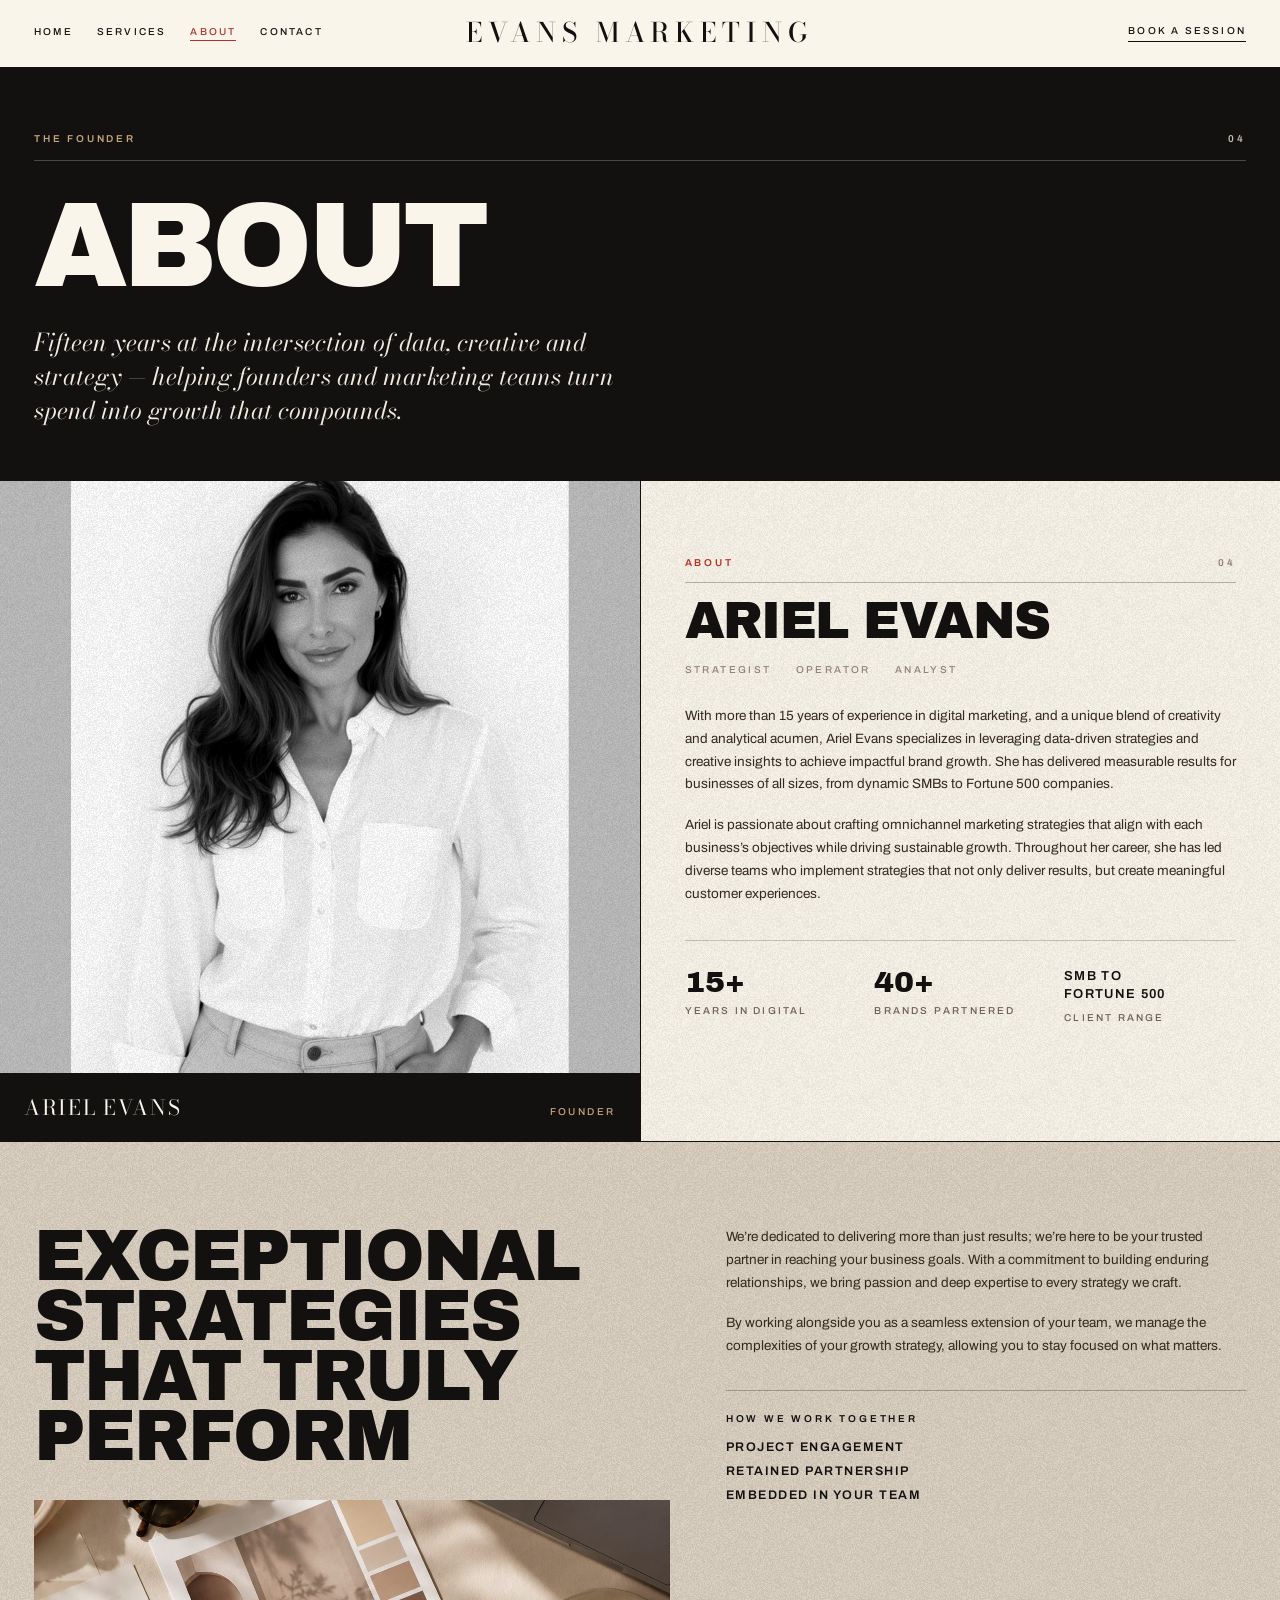
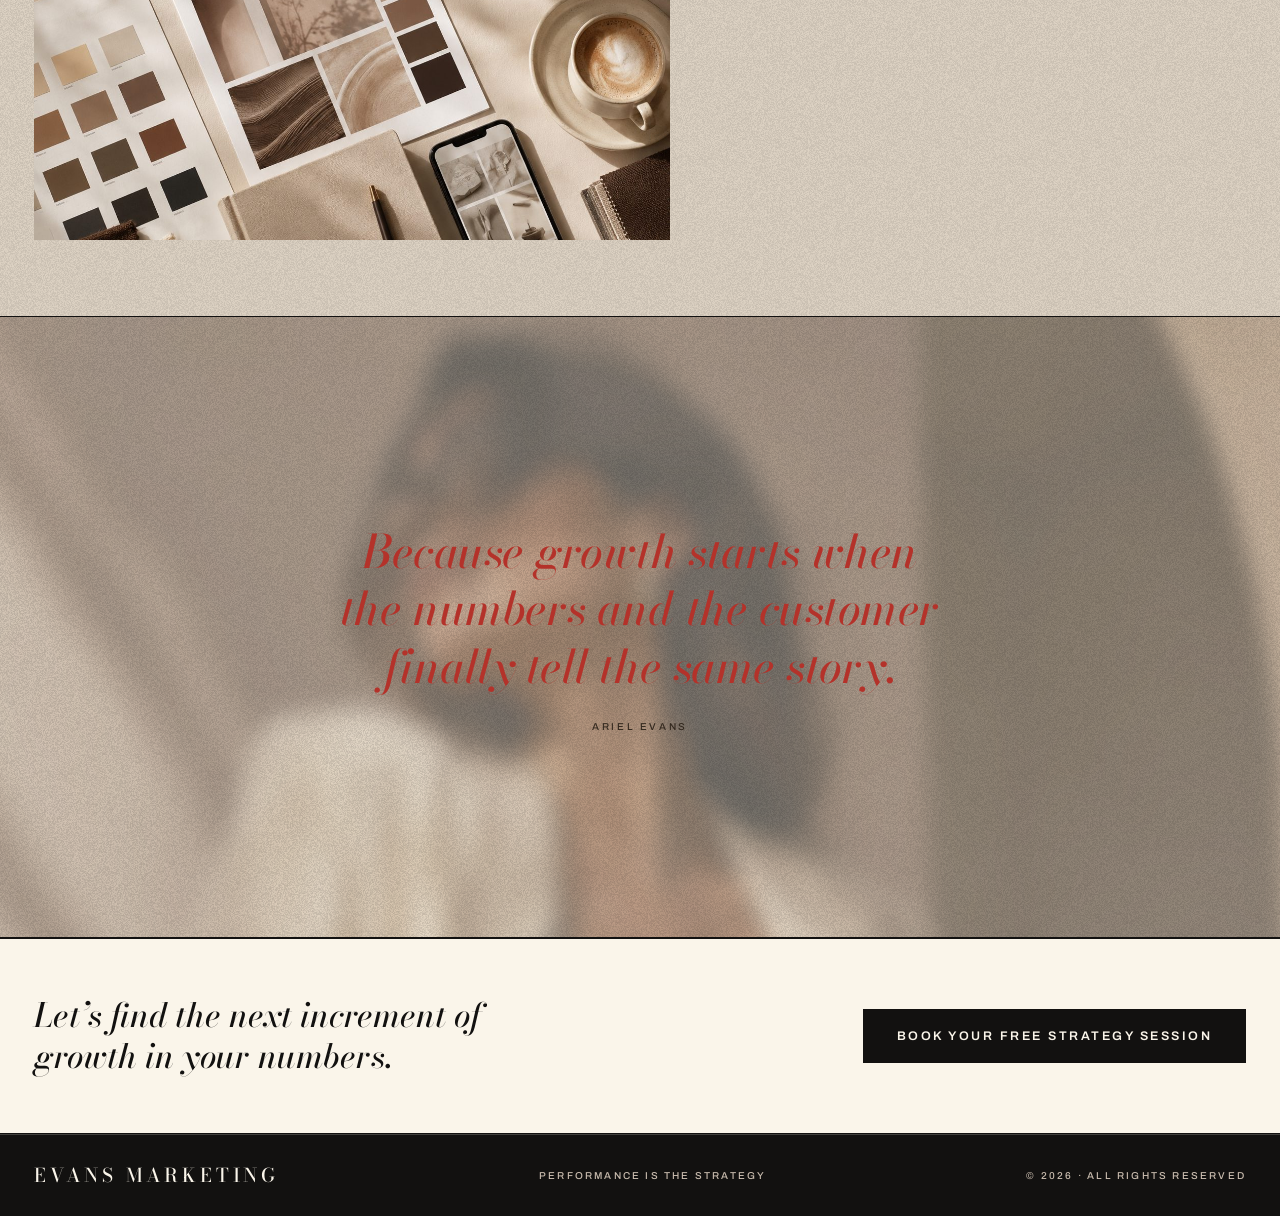
==== about.html @ 22f4ba07 "Build the Evans Marketing website from the design handoff Four pages — Home, Services, About, Contac" ====
<!DOCTYPE html>
<html lang="en">
<head>
<meta charset="utf-8" />
<meta name="viewport" content="width=device-width, initial-scale=1" />
<title>About Ariel Evans — Evans Marketing</title>
<meta name="description" content="Fifteen years at the intersection of data, creative and strategy — helping founders and marketing teams turn spend into growth that compounds." />
<meta property="og:title" content="About Ariel Evans — Evans Marketing" />
<meta property="og:description" content="Fifteen years at the intersection of data, creative and strategy — helping founders and marketing teams turn spend into growth that compounds." />
<meta property="og:type" content="website" />
<link rel="preload" href="assets/fonts/archivo-black-latin.woff2" as="font" type="font/woff2" crossorigin />
<link rel="preload" href="assets/fonts/archivo-variable-latin.woff2" as="font" type="font/woff2" crossorigin />
<link rel="stylesheet" href="assets/css/fonts.css" />
<link rel="icon" href="favicon.ico" sizes="any" />
<link rel="icon" href="assets/img/favicon.svg" type="image/svg+xml" />
<link rel="stylesheet" href="assets/css/styles.css" />
<script src="assets/js/main.js" defer></script>
</head>
<body>
<a class="skip-link" href="#main">Skip to content</a>

<div class="page">

  <header class="site-header">
    <nav class="site-nav" aria-label="Primary">
      <a href="index.html">Home</a>
      <a href="services.html">Services</a>
      <a href="about.html" aria-current="page">About</a>
      <a href="contact.html">Contact</a>
    </nav>
    <a class="wordmark" href="index.html">Evans Marketing</a>
    <div class="header-cta">
      <a class="link-rule" href="contact.html">Book a session</a>
    </div>
  </header>

  <main id="main">

    <!-- Masthead -->
    <section class="section masthead masthead--about">
      <div class="runhead runhead--dark">
        <span>The founder</span>
        <span class="folio">04</span>
      </div>
      <h1 class="h-display masthead__title">About</h1>
      <p class="standfirst">Fifteen years at the intersection of data, creative and strategy &mdash; helping founders and marketing teams turn spend into growth that compounds.</p>
    </section>

    <!-- Founder spread -->
    <section class="founder" id="about" aria-labelledby="founder-title">
      <div class="founder__portrait">
        <img src="assets/img/ariel.jpg" alt="Portrait of Ariel Evans" width="1024" height="1024" />
        <div class="grain grain--16" aria-hidden="true"></div>
        <div class="founder__caption">
          <span class="name">Ariel Evans</span>
          <span class="role">Founder</span>
        </div>
      </div>

      <div class="founder__bio">
        <div class="grain" aria-hidden="true"></div>
        <div class="layer">
          <div class="runhead">
            <span>About</span>
            <span class="folio">04</span>
          </div>
          <h2 id="founder-title">Ariel Evans</h2>
          <div class="founder__roles">
            <span>Strategist</span>
            <span>Operator</span>
            <span>Analyst</span>
          </div>
          <div class="founder__copy">
            <p>With more than 15 years of experience in digital marketing, and a unique blend of creativity and analytical acumen, Ariel Evans specializes in leveraging data-driven strategies and creative insights to achieve impactful brand growth. She has delivered measurable results for businesses of all sizes, from dynamic SMBs to Fortune 500 companies.</p>
            <p>Ariel is passionate about crafting omnichannel marketing strategies that align with each business&rsquo;s objectives while driving sustainable growth. Throughout her career, she has led diverse teams who implement strategies that not only deliver results, but create meaningful customer experiences.</p>
          </div>
          <div class="founder__stats">
            <div>
              <div class="stat__figure">15+</div>
              <div class="stat__label">Years in digital</div>
            </div>
            <div>
              <div class="stat__figure">40+</div>
              <div class="stat__label">Brands partnered</div>
            </div>
            <div>
              <div class="stat__range">SMB to<br />Fortune 500</div>
              <div class="stat__label">Client range</div>
            </div>
          </div>
        </div>
      </div>
    </section>

    <!-- Exceptional strategies -->
    <section class="section exceptional" aria-labelledby="exceptional-title">
      <div class="grain grain--16" aria-hidden="true"></div>
      <div class="exceptional__grid">
        <div class="exceptional__left">
          <h2 class="h-section" id="exceptional-title">Exceptional strategies that truly perform</h2>
          <img src="assets/img/studio-flatlay.jpg" alt="Brand strategy materials on a studio desk" width="1254" height="1254" loading="lazy" />
        </div>
        <div class="exceptional__right">
          <p>We&rsquo;re dedicated to delivering more than just results; we&rsquo;re here to be your trusted partner in reaching your business goals. With a commitment to building enduring relationships, we bring passion and deep expertise to every strategy we craft.</p>
          <p>By working alongside you as a seamless extension of your team, we manage the complexities of your growth strategy, allowing you to stay focused on what matters.</p>
          <div class="engagement">
            <div class="engagement__label">How we work together</div>
            <div class="engagement__list">
              <span>Project engagement</span>
              <span>Retained partnership</span>
              <span>Embedded in your team</span>
            </div>
          </div>
        </div>
      </div>
    </section>
    <!-- Pull quote -->
    <section class="section quote-band">
      <img class="quote-band__bg" src="assets/img/editorial-portrait.jpg" alt="" aria-hidden="true" />
      <div class="quote-band__wash" aria-hidden="true"></div>
      <div class="grain grain--20" aria-hidden="true"></div>
      <blockquote>
        <p>Because growth starts when the numbers and the customer finally tell the same story.</p>
        <footer>Ariel Evans</footer>
      </blockquote>
    </section>

    <!-- Closing CTA -->
    <section class="section cta-band">
      <p>Let&rsquo;s find the next increment of growth in your numbers.</p>
      <a class="btn" href="contact.html">Book your free strategy session</a>
    </section>

  </main>

  <footer class="site-footer">
    <span class="footer-mark">Evans Marketing</span>
    <span>Performance is the strategy</span>
    <span>&copy; 2026 &middot; All rights reserved</span>
  </footer>

</div>

</body>
</html>
---- assets/css/fonts.css ----
/* ============================================================================
   Self-hosted webfonts.
   ----------------------------------------------------------------------------
   The same faces Google Fonts serves, stored in assets/fonts/ so the site has
   no third-party dependency: nothing to block, nothing to go down, no request
   to a Google server on every page view.

   Only the latin and latin-ext subsets are included, which is all this site's
   copy needs. Generated from:
   https://fonts.googleapis.com/css2?family=Bodoni+Moda:ital,opsz,wght@0,6..96,400;0,6..96,500;0,6..96,600;1,6..96,400;1,6..96,500;1,6..96,600&family=Archivo:wght@400;500;600&family=Archivo+Black&display=swap

   Archivo and Bodoni Moda are variable fonts, so one file serves every weight:
   eight files cover the twenty faces declared below.

   All three families are licensed under the SIL Open Font License; the licence
   texts and a fuller note are in assets/fonts/.
   ========================================================================== */

@font-face {
  font-family: 'Archivo';
  font-style: normal;
  font-weight: 400;
  font-display: swap;
  src: url('../fonts/archivo-variable-latin-ext.woff2') format('woff2');
  unicode-range: U+0100-02BA, U+02BD-02C5, U+02C7-02CC, U+02CE-02D7, U+02DD-02FF, U+0304, U+0308, U+0329, U+1D00-1DBF, U+1E00-1E9F, U+1EF2-1EFF, U+2020, U+20A0-20AB, U+20AD-20C0, U+2113, U+2C60-2C7F, U+A720-A7FF;
}

@font-face {
  font-family: 'Archivo';
  font-style: normal;
  font-weight: 400;
  font-display: swap;
  src: url('../fonts/archivo-variable-latin.woff2') format('woff2');
  unicode-range: U+0000-00FF, U+0131, U+0152-0153, U+02BB-02BC, U+02C6, U+02DA, U+02DC, U+0304, U+0308, U+0329, U+2000-206F, U+20AC, U+2122, U+2191, U+2193, U+2212, U+2215, U+FEFF, U+FFFD;
}

@font-face {
  font-family: 'Archivo';
  font-style: normal;
  font-weight: 500;
  font-display: swap;
  src: url('../fonts/archivo-variable-latin-ext.woff2') format('woff2');
  unicode-range: U+0100-02BA, U+02BD-02C5, U+02C7-02CC, U+02CE-02D7, U+02DD-02FF, U+0304, U+0308, U+0329, U+1D00-1DBF, U+1E00-1E9F, U+1EF2-1EFF, U+2020, U+20A0-20AB, U+20AD-20C0, U+2113, U+2C60-2C7F, U+A720-A7FF;
}

@font-face {
  font-family: 'Archivo';
  font-style: normal;
  font-weight: 500;
  font-display: swap;
  src: url('../fonts/archivo-variable-latin.woff2') format('woff2');
  unicode-range: U+0000-00FF, U+0131, U+0152-0153, U+02BB-02BC, U+02C6, U+02DA, U+02DC, U+0304, U+0308, U+0329, U+2000-206F, U+20AC, U+2122, U+2191, U+2193, U+2212, U+2215, U+FEFF, U+FFFD;
}

@font-face {
  font-family: 'Archivo';
  font-style: normal;
  font-weight: 600;
  font-display: swap;
  src: url('../fonts/archivo-variable-latin-ext.woff2') format('woff2');
  unicode-range: U+0100-02BA, U+02BD-02C5, U+02C7-02CC, U+02CE-02D7, U+02DD-02FF, U+0304, U+0308, U+0329, U+1D00-1DBF, U+1E00-1E9F, U+1EF2-1EFF, U+2020, U+20A0-20AB, U+20AD-20C0, U+2113, U+2C60-2C7F, U+A720-A7FF;
}

@font-face {
  font-family: 'Archivo';
  font-style: normal;
  font-weight: 600;
  font-display: swap;
  src: url('../fonts/archivo-variable-latin.woff2') format('woff2');
  unicode-range: U+0000-00FF, U+0131, U+0152-0153, U+02BB-02BC, U+02C6, U+02DA, U+02DC, U+0304, U+0308, U+0329, U+2000-206F, U+20AC, U+2122, U+2191, U+2193, U+2212, U+2215, U+FEFF, U+FFFD;
}

@font-face {
  font-family: 'Archivo Black';
  font-style: normal;
  font-weight: 400;
  font-display: swap;
  src: url('../fonts/archivo-black-latin-ext.woff2') format('woff2');
  unicode-range: U+0100-02BA, U+02BD-02C5, U+02C7-02CC, U+02CE-02D7, U+02DD-02FF, U+0304, U+0308, U+0329, U+1D00-1DBF, U+1E00-1E9F, U+1EF2-1EFF, U+2020, U+20A0-20AB, U+20AD-20C0, U+2113, U+2C60-2C7F, U+A720-A7FF;
}

@font-face {
  font-family: 'Archivo Black';
  font-style: normal;
  font-weight: 400;
  font-display: swap;
  src: url('../fonts/archivo-black-latin.woff2') format('woff2');
  unicode-range: U+0000-00FF, U+0131, U+0152-0153, U+02BB-02BC, U+02C6, U+02DA, U+02DC, U+0304, U+0308, U+0329, U+2000-206F, U+20AC, U+2122, U+2191, U+2193, U+2212, U+2215, U+FEFF, U+FFFD;
}

@font-face {
  font-family: 'Bodoni Moda';
  font-style: italic;
  font-weight: 400;
  font-display: swap;
  src: url('../fonts/bodoni-moda-variable-italic-latin-ext.woff2') format('woff2');
  unicode-range: U+0100-02BA, U+02BD-02C5, U+02C7-02CC, U+02CE-02D7, U+02DD-02FF, U+0304, U+0308, U+0329, U+1D00-1DBF, U+1E00-1E9F, U+1EF2-1EFF, U+2020, U+20A0-20AB, U+20AD-20C0, U+2113, U+2C60-2C7F, U+A720-A7FF;
}

@font-face {
  font-family: 'Bodoni Moda';
  font-style: italic;
  font-weight: 400;
  font-display: swap;
  src: url('../fonts/bodoni-moda-variable-italic-latin.woff2') format('woff2');
  unicode-range: U+0000-00FF, U+0131, U+0152-0153, U+02BB-02BC, U+02C6, U+02DA, U+02DC, U+0304, U+0308, U+0329, U+2000-206F, U+20AC, U+2122, U+2191, U+2193, U+2212, U+2215, U+FEFF, U+FFFD;
}

@font-face {
  font-family: 'Bodoni Moda';
  font-style: italic;
  font-weight: 500;
  font-display: swap;
  src: url('../fonts/bodoni-moda-variable-italic-latin-ext.woff2') format('woff2');
  unicode-range: U+0100-02BA, U+02BD-02C5, U+02C7-02CC, U+02CE-02D7, U+02DD-02FF, U+0304, U+0308, U+0329, U+1D00-1DBF, U+1E00-1E9F, U+1EF2-1EFF, U+2020, U+20A0-20AB, U+20AD-20C0, U+2113, U+2C60-2C7F, U+A720-A7FF;
}

@font-face {
  font-family: 'Bodoni Moda';
  font-style: italic;
  font-weight: 500;
  font-display: swap;
  src: url('../fonts/bodoni-moda-variable-italic-latin.woff2') format('woff2');
  unicode-range: U+0000-00FF, U+0131, U+0152-0153, U+02BB-02BC, U+02C6, U+02DA, U+02DC, U+0304, U+0308, U+0329, U+2000-206F, U+20AC, U+2122, U+2191, U+2193, U+2212, U+2215, U+FEFF, U+FFFD;
}

@font-face {
  font-family: 'Bodoni Moda';
  font-style: italic;
  font-weight: 600;
  font-display: swap;
  src: url('../fonts/bodoni-moda-variable-italic-latin-ext.woff2') format('woff2');
  unicode-range: U+0100-02BA, U+02BD-02C5, U+02C7-02CC, U+02CE-02D7, U+02DD-02FF, U+0304, U+0308, U+0329, U+1D00-1DBF, U+1E00-1E9F, U+1EF2-1EFF, U+2020, U+20A0-20AB, U+20AD-20C0, U+2113, U+2C60-2C7F, U+A720-A7FF;
}

@font-face {
  font-family: 'Bodoni Moda';
  font-style: italic;
  font-weight: 600;
  font-display: swap;
  src: url('../fonts/bodoni-moda-variable-italic-latin.woff2') format('woff2');
  unicode-range: U+0000-00FF, U+0131, U+0152-0153, U+02BB-02BC, U+02C6, U+02DA, U+02DC, U+0304, U+0308, U+0329, U+2000-206F, U+20AC, U+2122, U+2191, U+2193, U+2212, U+2215, U+FEFF, U+FFFD;
}

@font-face {
  font-family: 'Bodoni Moda';
  font-style: normal;
  font-weight: 400;
  font-display: swap;
  src: url('../fonts/bodoni-moda-variable-latin-ext.woff2') format('woff2');
  unicode-range: U+0100-02BA, U+02BD-02C5, U+02C7-02CC, U+02CE-02D7, U+02DD-02FF, U+0304, U+0308, U+0329, U+1D00-1DBF, U+1E00-1E9F, U+1EF2-1EFF, U+2020, U+20A0-20AB, U+20AD-20C0, U+2113, U+2C60-2C7F, U+A720-A7FF;
}

@font-face {
  font-family: 'Bodoni Moda';
  font-style: normal;
  font-weight: 400;
  font-display: swap;
  src: url('../fonts/bodoni-moda-variable-latin.woff2') format('woff2');
  unicode-range: U+0000-00FF, U+0131, U+0152-0153, U+02BB-02BC, U+02C6, U+02DA, U+02DC, U+0304, U+0308, U+0329, U+2000-206F, U+20AC, U+2122, U+2191, U+2193, U+2212, U+2215, U+FEFF, U+FFFD;
}

@font-face {
  font-family: 'Bodoni Moda';
  font-style: normal;
  font-weight: 500;
  font-display: swap;
  src: url('../fonts/bodoni-moda-variable-latin-ext.woff2') format('woff2');
  unicode-range: U+0100-02BA, U+02BD-02C5, U+02C7-02CC, U+02CE-02D7, U+02DD-02FF, U+0304, U+0308, U+0329, U+1D00-1DBF, U+1E00-1E9F, U+1EF2-1EFF, U+2020, U+20A0-20AB, U+20AD-20C0, U+2113, U+2C60-2C7F, U+A720-A7FF;
}

@font-face {
  font-family: 'Bodoni Moda';
  font-style: normal;
  font-weight: 500;
  font-display: swap;
  src: url('../fonts/bodoni-moda-variable-latin.woff2') format('woff2');
  unicode-range: U+0000-00FF, U+0131, U+0152-0153, U+02BB-02BC, U+02C6, U+02DA, U+02DC, U+0304, U+0308, U+0329, U+2000-206F, U+20AC, U+2122, U+2191, U+2193, U+2212, U+2215, U+FEFF, U+FFFD;
}

@font-face {
  font-family: 'Bodoni Moda';
  font-style: normal;
  font-weight: 600;
  font-display: swap;
  src: url('../fonts/bodoni-moda-variable-latin-ext.woff2') format('woff2');
  unicode-range: U+0100-02BA, U+02BD-02C5, U+02C7-02CC, U+02CE-02D7, U+02DD-02FF, U+0304, U+0308, U+0329, U+1D00-1DBF, U+1E00-1E9F, U+1EF2-1EFF, U+2020, U+20A0-20AB, U+20AD-20C0, U+2113, U+2C60-2C7F, U+A720-A7FF;
}

@font-face {
  font-family: 'Bodoni Moda';
  font-style: normal;
  font-weight: 600;
  font-display: swap;
  src: url('../fonts/bodoni-moda-variable-latin.woff2') format('woff2');
  unicode-range: U+0000-00FF, U+0131, U+0152-0153, U+02BB-02BC, U+02C6, U+02DA, U+02DC, U+0304, U+0308, U+0329, U+2000-206F, U+20AC, U+2122, U+2191, U+2193, U+2212, U+2215, U+FEFF, U+FFFD;
}
---- assets/css/styles.css ----
/* ============================================================================
   Evans Marketing — global stylesheet
   ----------------------------------------------------------------------------
   Order:  1. tokens  2. base  3. layout  4. header/footer  5. components
           6. page sections  7. responsive
   The design reference used inline styles; everything is extracted here so
   there is exactly one place to change a colour, size or space.
   ========================================================================== */

/* 1. TOKENS ---------------------------------------------------------------- */

:root {
  /* Colour */
  --ink:        #121110;   /* page frame, dark grounds, hairlines, buttons     */
  --chocolate:  #3B2418;   /* ecosystem panel, contact ground                  */
  --cream:      #FAF5EA;   /* primary light ground / text on dark              */
  --sand-grey:  #DED3C4;   /* secondary light ground                           */
  --warm-sand:  #EFE7DA;   /* open accordion row, slab base, copy on dark      */
  --sand:       #C4A47C;   /* accent on dark grounds, light-button hover       */
  --red:        #B4322A;   /* the only saturated colour                        */
  --body-brown: #33291F;   /* body copy on light grounds                       */
  --deep-brown: #241C14;   /* accordion panel copy                             */
  --label-grey: #8E8175;   /* small-caps labels on light grounds               */
  --label-cream:#6B5F52;   /* 10px tracked caps on the cream hero ground       */
  --light-grey: #C9BCAE;   /* small-caps labels on dark grounds                */
  --near-cream: #F2EADF;   /* italic standfirsts on dark grounds               */

  /* Hairlines and washes */
  --rule-light-20: rgba(18, 17, 16, 0.2);
  --rule-light-28: rgba(18, 17, 16, 0.28);
  --rule-light-40: rgba(18, 17, 16, 0.4);
  --rule-dark-20:  rgba(250, 245, 234, 0.2);
  --rule-dark-24:  rgba(250, 245, 234, 0.24);
  --rule-dark-28:  rgba(250, 245, 234, 0.28);
  --rule-dark-30:  rgba(250, 245, 234, 0.3);
  --rule-dark-55:  rgba(250, 245, 234, 0.55);

  /* Type */
  --display: "Archivo Black", Impact, "Haettenschweiler", sans-serif;
  --serif:   "Bodoni Moda", "Didot", Georgia, serif;
  --sans:    Archivo, Helvetica, Arial, sans-serif;

  /* Spacing */
  --pad-x:      34px;  /* standard section gutter        */
  --pad-x-wide: 40px;  /* centred quote / slab sections  */
}

/* 2. BASE ------------------------------------------------------------------ */

*,
*::before,
*::after { box-sizing: border-box; }

html {
  scroll-behavior: smooth;
  background: var(--ink);
  -webkit-text-size-adjust: 100%;
}

body {
  margin: 0;
  background: var(--ink);
  color: var(--ink);
  font-family: var(--sans);
  font-weight: 400;
  -webkit-font-smoothing: antialiased;
}

p { font-weight: 400; }

a {
  color: var(--red);
  text-decoration: none;
  transition: color 150ms ease, border-color 150ms ease;
}
a:hover { color: var(--ink); }

img { max-width: 100%; }

input, textarea, button, select { font-family: inherit; }

:focus-visible {
  outline: 2px solid currentColor;
  outline-offset: 3px;
}

/* Visible only when tabbed to — lets keyboard users jump the nav. */
.skip-link {
  position: absolute;
  left: -9999px;
  top: 0;
  z-index: 100;
  padding: 14px 20px;
  background: var(--ink);
  color: var(--cream);
  font-size: 11px;
  font-weight: 600;
  letter-spacing: 0.2em;
  text-transform: uppercase;
}
.skip-link:focus {
  left: 0;
  color: var(--cream);
}

.visually-hidden {
  position: absolute;
  width: 1px;
  height: 1px;
  margin: -1px;
  padding: 0;
  overflow: hidden;
  clip: rect(0 0 0 0);
  white-space: nowrap;
  border: 0;
}

/* 3. LAYOUT ---------------------------------------------------------------- */

/* The dark page shows through the 1px gaps as hairline rules between
   full-bleed sections. No rounded corners, no shadows anywhere. */
.page {
  width: 100%;
  display: flex;
  flex-direction: column;
  gap: 1px;
  background: var(--ink);
  overflow-x: hidden;
}

.section {
  position: relative;
  overflow: hidden;
}

/* <main> is a flex child of .page, so it needs the same column + 1px gap for
   the hairlines between its sections to survive. */
.page > main {
  display: flex;
  flex-direction: column;
  gap: 1px;
}

/* Film grain. The reference used an inline SVG feTurbulence filter; a small
   tiling texture is the same effect at a fraction of the cost. */
.grain {
  position: absolute;
  inset: 0;
  pointer-events: none;
  background-image: url("../img/grain.png");
  background-size: 160px 160px;
  mix-blend-mode: multiply;
  opacity: 0.12;
}
.grain--16 { opacity: 0.16; }
.grain--20 { opacity: 0.2; }
.grain--screen {
  mix-blend-mode: screen;
  opacity: 0.26;
}

/* Anything that must sit above a grain layer or a background image. */
.layer { position: relative; }

/* 4. HEADER / FOOTER ------------------------------------------------------- */

.site-header {
  position: sticky;
  top: 0;
  z-index: 60;
  display: grid;
  grid-template-columns: 1fr auto 1fr;
  align-items: center;
  gap: 20px;
  padding: 20px var(--pad-x);
  background: var(--cream);
  border-bottom: 1px solid var(--ink);
}

.site-nav {
  display: flex;
  gap: 24px;
  font-size: 10px;
  font-weight: 500;
  letter-spacing: 0.22em;
  text-transform: uppercase;
}
.site-nav a {
  color: var(--ink);
  padding-bottom: 3px;
  border-bottom: 1px solid transparent;
}
.site-nav a:hover { color: var(--red); }
.site-nav a[aria-current="page"] {
  color: var(--red);
  border-bottom-color: var(--red);
}

.wordmark {
  font-family: var(--serif);
  font-weight: 500;
  font-size: clamp(19px, 2.1vw, 28px);
  letter-spacing: 0.22em;
  text-transform: uppercase;
  line-height: 1;
  color: var(--ink);
  white-space: nowrap;
  text-align: center;
}
.wordmark:hover { color: var(--red); }

.header-cta {
  display: flex;
  justify-content: flex-end;
}
/* Deliberately a hairline link, not a button. */
.link-rule {
  padding-bottom: 5px;
  border-bottom: 1px solid var(--ink);
  color: var(--ink);
  font-size: 10px;
  font-weight: 500;
  letter-spacing: 0.22em;
  text-transform: uppercase;
  white-space: nowrap;
}
.link-rule:hover {
  color: var(--red);
  border-bottom-color: var(--red);
}

.site-footer {
  display: flex;
  align-items: center;
  justify-content: space-between;
  gap: 20px;
  flex-wrap: wrap;
  padding: 26px var(--pad-x);
  background: var(--ink);
  color: var(--light-grey);
  border-top: 1px solid var(--rule-dark-20);
  font-size: 10px;
  font-weight: 500;
  letter-spacing: 0.22em;
  text-transform: uppercase;
}
.site-footer .footer-mark {
  font-family: var(--serif);
  font-size: 19px;
  letter-spacing: 0.2em;
  color: var(--cream);
}

/* 5. COMPONENTS ------------------------------------------------------------ */

/* Running head: a label, a hairline rule and a folio number. */
.runhead {
  display: flex;
  align-items: baseline;
  justify-content: space-between;
  gap: 20px;
  padding-bottom: 14px;
  border-bottom: 1px solid var(--rule-light-28);
  font-size: 10px;
  font-weight: 600;
  letter-spacing: 0.28em;
  text-transform: uppercase;
  color: var(--red);
}
.runhead .folio { color: var(--label-grey); }

.runhead--dark {
  padding-bottom: 16px;
  border-bottom-color: var(--rule-dark-24);
  color: var(--sand);
}
.runhead--dark .folio { color: var(--light-grey); }

.runhead--strong {
  border-bottom-color: var(--rule-light-40);
  color: var(--ink);
}
.runhead--strong .folio { color: var(--ink); }

/* Headings */
.h-display {
  margin: 0;
  font-family: var(--display);
  font-weight: 400;
  line-height: 0.8;
  letter-spacing: -0.045em;
  text-transform: uppercase;
}
.h-section {
  margin: 18px 0 0;
  font-family: var(--display);
  font-weight: 400;
  font-size: clamp(34px, 5.6vw, 92px);
  line-height: 0.84;
  letter-spacing: -0.03em;
  text-transform: uppercase;
}

/* Italic standfirst on a dark ground */
.standfirst {
  margin: 0;
  max-width: 620px;
  font-family: var(--serif);
  font-style: italic;
  font-weight: 400;
  font-size: clamp(19px, 1.9vw, 27px);
  line-height: 1.4;
  color: var(--near-cream);
}

/* Small tracked caps */
.caps {
  font-size: 10px;
  font-weight: 500;
  letter-spacing: 0.22em;
  text-transform: uppercase;
}
.caps--label {
  font-weight: 600;
  letter-spacing: 0.28em;
}

/* Buttons */
.btn {
  display: inline-block;
  padding: 20px 34px;
  background: var(--ink);
  color: var(--cream);
  font-size: 12.5px;
  font-weight: 600;
  letter-spacing: 0.2em;
  text-transform: uppercase;
  white-space: nowrap;
  border: none;
  cursor: pointer;
  transition: background 150ms ease, color 150ms ease;
}
.btn:hover { background: var(--red); color: var(--cream); }

.btn--light { background: var(--cream); color: var(--ink); }
.btn--light:hover { background: var(--sand); color: var(--ink); }

/* Pull-quote band (Home + About) */
.quote-band {
  min-height: 620px;
  display: flex;
  align-items: center;
  justify-content: center;
  padding: 80px var(--pad-x-wide);
  background: var(--sand-grey);
}
.quote-band__bg {
  position: absolute;
  inset: 0;
  width: 100%;
  height: 100%;
  object-fit: cover;
  object-position: 50% 6%;
  filter: blur(10px) saturate(0.9);
  transform: scale(1.18);
}
.quote-band__wash {
  position: absolute;
  inset: 0;
  background: rgba(240, 232, 220, 0.44);
}
.quote-band blockquote {
  position: relative;
  margin: 0;
  max-width: 860px;
  text-align: center;
}
.quote-band p {
  margin: 0;
  font-family: var(--serif);
  font-style: italic;
  font-weight: 500;
  font-size: clamp(26px, 3.6vw, 58px);
  line-height: 1.24;
  letter-spacing: -0.01em;
  color: var(--red);
  text-wrap: balance;
}
.quote-band footer {
  padding-top: 26px;
  font-size: 10px;
  font-weight: 500;
  letter-spacing: 0.26em;
  text-transform: uppercase;
  color: var(--body-brown);
}

/* Brands marquee (Home + Contact) */
.brands { padding: 58px 0 48px; background: var(--cream); }
.brands__head {
  position: relative;
  display: flex;
  align-items: baseline;
  justify-content: space-between;
  gap: 20px;
  flex-wrap: wrap;
  padding: 0 var(--pad-x) 36px;
}
.brands__head .h-section { margin: 0; }

.marquee {
  position: relative;
  display: flex;
  flex-direction: column;
  gap: 18px;
  padding: 30px 0;
  border-top: 1px solid var(--rule-light-20);
  border-bottom: 1px solid var(--rule-light-20);
}
.marquee__track {
  display: flex;
  width: max-content;
  animation: marquee 52s linear infinite;
}
.marquee__track--reverse {
  animation-duration: 64s;
  animation-direction: reverse;
}
/* The list is repeated twice inside the track, so -50% is a seamless loop. */
@keyframes marquee {
  from { transform: translateX(0); }
  to   { transform: translateX(-50%); }
}
.marquee:hover .marquee__track { animation-play-state: paused; }

.marquee__list {
  display: flex;
  align-items: center;
  font-family: var(--display);
  font-size: 22px;
  letter-spacing: -0.01em;
  text-transform: uppercase;
  color: var(--body-brown);
}
.marquee__list span { padding: 0 40px; }
.marquee__track--reverse .marquee__list { color: var(--label-grey); }

.brands__categories {
  position: relative;
  padding: 24px var(--pad-x) 0;
  font-size: 10px;
  font-weight: 500;
  letter-spacing: 0.22em;
  text-transform: uppercase;
  color: var(--label-grey);
}

/* Closing CTA band (all four pages) */
.cta-band {
  display: grid;
  grid-template-columns: minmax(0, 1fr) auto;
  align-items: center;
  gap: 40px;
  padding: 56px var(--pad-x);
  background: var(--cream);
  border-top: 1px solid var(--ink);
}
.cta-band p {
  margin: 0;
  max-width: 520px;
  font-family: var(--serif);
  font-style: italic;
  font-weight: 500;
  font-size: clamp(22px, 2.6vw, 40px);
  line-height: 1.22;
  color: var(--ink);
}

/* 6. PAGE SECTIONS --------------------------------------------------------- */

/* --- Home: hero ---------------------------------------------------------- */

.hero {
  padding: 56px var(--pad-x) 44px;
  background: var(--cream);
}
.hero__meta {
  position: relative;
  display: flex;
  align-items: center;
  justify-content: space-between;
  gap: 20px;
  flex-wrap: wrap;
  font-size: 10px;
  font-weight: 600;
  letter-spacing: 0.26em;
  text-transform: uppercase;
  color: var(--label-cream);
  animation: metaRise 0.9s cubic-bezier(0.16, 1, 0.3, 1) 0.15s both;
}
.hero__meta .accent { color: var(--red); }

/* The parallax slab. Every JS write goes to this wrapper's transform and
   opacity — never to the headline, which owns the CSS animations. */
.hero__slab {
  position: relative;
  margin: 22px 0 0;
  will-change: transform;
}

/* The letterforms are filled with a photograph via background-clip: text, and
   that fill never stops drifting. The text stroke is a safety net: if
   background-clip: text is unsupported, the words still read. */
.hero__title {
  position: relative;
  margin: 0;
  font-family: var(--display);
  font-weight: 400;
  font-size: clamp(58px, 15.6vw, 250px);
  line-height: 0.76;
  letter-spacing: -0.045em;
  text-align: center;
  text-transform: uppercase;
  color: transparent;
  -webkit-text-stroke: 0.75px rgba(18, 17, 16, 0.7);
  background-image:
    linear-gradient(rgba(18, 17, 16, 0.4), rgba(18, 17, 16, 0.4)),
    url("../img/hero-type-fabric.jpg");
  /* These must equal the 0% keyframe of fillDrift — they are what paints
     during its 1.3s delay. */
  background-size: 100% 100%, 150% auto;
  background-position: center, 30% 46%;
  -webkit-background-clip: text;
  background-clip: text;
  animation:
    typeDevelop 1.25s cubic-bezier(0.16, 1, 0.3, 1) both,
    fillDrift 26s ease-in-out 1.3s infinite alternate;
}

/* Red scan line that "develops" the type on load. It bleeds past both gutters
   so it reads as crossing the whole page; .hero clips the overhang. */
.hero__scan {
  position: absolute;
  left: calc(-1 * var(--pad-x));
  right: calc(-1 * var(--pad-x));
  top: 0;
  height: 2px;
  background: var(--red);
  box-shadow: 0 0 26px 6px rgba(180, 50, 42, 0.35);
  pointer-events: none;
  animation: scanSweep 1.35s cubic-bezier(0.65, 0, 0.35, 1) both;
}

@keyframes metaRise {
  from { transform: translateY(14px); opacity: 0; }
  to   { transform: translateY(0);    opacity: 1; }
}

/* Reveals the headline top-to-bottom, like a photograph coming up in a tray. */
@keyframes typeDevelop {
  0%   { clip-path: inset(0 0 100% 0); opacity: 0.15; }
  100% { clip-path: inset(0 0 0 0);    opacity: 1; }
}

/* Slow Ken Burns of the fill inside the letterforms. Both background layers
   must be listed in every keyframe or the darkening wash snaps. */
@keyframes fillDrift {
  0%   { background-position: center, 30% 46%; background-size: 100% 100%, 150% auto; }
  50%  { background-position: center, 52% 34%; background-size: 100% 100%, 178% auto; }
  100% { background-position: center, 18% 58%; background-size: 100% 100%, 158% auto; }
}

@keyframes scanSweep {
  0%   { top: 0%;   opacity: 0; }
  6%   { opacity: 1; }
  88%  { opacity: 1; }
  100% { top: 100%; opacity: 0; }
}

.hero__foot {
  position: relative;
  display: grid;
  grid-template-columns: 1.2fr 0.8fr;
  align-items: end;
  gap: 44px;
  padding-top: 56px;
}
.hero__intro {
  margin: 0;
  max-width: 560px;
  font-size: 14px;
  line-height: 1.7;
  color: var(--body-brown);
}
.hero__aside {
  display: flex;
  flex-direction: column;
  align-items: flex-start;
  gap: 30px;
}

.stats { display: flex; gap: 44px; }
.stat__figure {
  font-family: var(--display);
  font-weight: 400;
  font-size: 32px;
  line-height: 1;
}
/* Reference used #C9BCAE here, a light-on-light tone left over from an earlier
   dark hero — 1.7:1 on cream. The hero-animation spec names #6B5F52 for 10px
   tracked caps on this ground. */
.stat__label {
  padding-top: 8px;
  font-size: 10px;
  font-weight: 500;
  letter-spacing: 0.22em;
  text-transform: uppercase;
  color: var(--label-cream);
}

/* --- Home: customized solutions ------------------------------------------ */

.solutions {
  display: grid;
  grid-template-columns: 1.05fr 0.95fr;
  background: var(--cream);
}
.solutions__copy { position: relative; padding: 76px 44px 68px var(--pad-x); }
.solutions__body {
  columns: 2;
  column-gap: 34px;
  column-rule: 1px solid var(--rule-light-20);
  max-width: 660px;
  padding-top: 32px;
}
.solutions__body p {
  margin: 0 0 15px;
  font-size: 13.5px;
  line-height: 1.7;
  color: var(--body-brown);
}
.solutions__body p:last-child { margin-bottom: 0; }
.dropcap {
  float: left;
  font-family: var(--serif);
  font-weight: 500;
  font-size: 54px;
  line-height: 0.76;
  padding: 5px 8px 0 0;
  color: var(--red);
}
.solutions__copy .btn { margin-top: 38px; }

.ecosystem {
  position: relative;
  display: flex;
  flex-direction: column;
  justify-content: space-between;
  gap: 28px;
  padding: 44px var(--pad-x);
  background: var(--chocolate);
}
.ecosystem__labels {
  display: flex;
  align-items: center;
  justify-content: space-between;
  gap: 16px;
  font-size: 10px;
  font-weight: 600;
  letter-spacing: 0.26em;
  text-transform: uppercase;
  color: var(--light-grey);
}
.ecosystem__labels .accent { color: var(--sand); }
.ecosystem img { width: 100%; height: auto; display: block; }
.ecosystem figcaption,
.ecosystem__caption {
  margin: 0;
  font-family: var(--serif);
  font-style: italic;
  font-size: 15px;
  line-height: 1.5;
  color: var(--warm-sand);
}

/* --- Home: "excellence" slab --------------------------------------------- */

.slab {
  padding: 132px var(--pad-x-wide);
  background: var(--warm-sand);
  color: var(--ink);
}
.slab__bg {
  position: absolute;
  inset: 0;
  width: 100%;
  height: 100%;
  object-fit: cover;
  object-position: 50% 50%;
}
.slab__wash {
  position: absolute;
  inset: 0;
  background: rgba(247, 241, 233, 0.46);
}
.slab__inner {
  position: relative;
  max-width: 1080px;
  margin: 0 auto;
  text-align: center;
}
.slab__label {
  font-size: 10px;
  font-weight: 600;
  letter-spacing: 0.28em;
  text-transform: uppercase;
  color: var(--red);
}
.slab p {
  margin: 24px 0 0;
  font-family: var(--serif);
  font-style: italic;
  font-weight: 500;
  font-size: clamp(28px, 3.8vw, 62px);
  line-height: 1.2;
  letter-spacing: -0.01em;
  text-wrap: balance;
}

/* --- Services: masthead --------------------------------------------------- */

.masthead {
  padding: 64px var(--pad-x) 56px;
  background: var(--ink);
  color: var(--cream);
}
.masthead__title {
  margin: 38px 0 0;
  font-size: clamp(48px, 11.4vw, 200px);
}
.masthead__foot {
  display: grid;
  grid-template-columns: 1.15fr 0.85fr;
  gap: 44px;
  align-items: end;
  padding-top: 40px;
}
.tags {
  display: flex;
  gap: 28px;
  flex-wrap: wrap;
  font-size: 10px;
  font-weight: 600;
  letter-spacing: 0.22em;
  text-transform: uppercase;
  color: var(--light-grey);
}

/* --- Services: accordion -------------------------------------------------- */

.index { padding: 12px var(--pad-x) 56px; background: var(--cream); }
.index__head {
  display: flex;
  align-items: baseline;
  justify-content: space-between;
  gap: 20px;
  padding: 34px 0 18px;
  font-size: 10px;
  font-weight: 600;
  letter-spacing: 0.28em;
  text-transform: uppercase;
  color: var(--red);
}
.index__head .muted { color: var(--label-grey); }

.acc-item {
  border-top: 1px solid var(--rule-light-28);
  padding: 0 22px;
  background: transparent;
  transition: background 150ms ease;
}
.acc-item:last-of-type { border-bottom: 1px solid var(--rule-light-28); }
.acc-item.is-open { background: var(--warm-sand); }

/* The trigger sits inside an <h2> so the twelve services form a real outline;
   the heading itself carries no visual styling. */
.acc-item h2 {
  margin: 0;
  font-size: inherit;
  font-weight: inherit;
}

.acc-trigger {
  display: grid;
  grid-template-columns: 52px 1fr auto;
  gap: 22px;
  align-items: center;
  width: 100%;
  padding: 26px 0;
  border: none;
  background: transparent;
  color: var(--ink);
  text-align: left;
  cursor: pointer;
  transition: color 150ms ease;
}
.acc-trigger:hover { color: var(--red); }
.acc-num {
  font-size: 10px;
  font-weight: 600;
  letter-spacing: 0.16em;
  color: var(--red);
}
.acc-title {
  font-family: var(--display);
  font-weight: 400;
  font-size: clamp(20px, 2.4vw, 34px);
  line-height: 1;
  letter-spacing: -0.025em;
  text-transform: uppercase;
  color: inherit; /* so it takes the button ink and the red hover */
}
.acc-marker {
  font-family: var(--serif);
  font-size: 26px;
  line-height: 1;
  color: var(--label-grey);
}

/* Toggled by class, never by the `hidden` attribute — `[hidden]{display:none}`
   would lose to a `display:grid` set here. */
.acc-panel {
  display: none;
  grid-template-columns: 52px minmax(0, 640px);
  gap: 22px;
  padding: 0 0 30px;
}
.acc-item.is-open .acc-panel { display: grid; }
.acc-panel p {
  margin: 0;
  font-size: 15px;
  line-height: 1.75;
  color: var(--deep-brown);
}
.acc-panel__body {
  display: flex;
  flex-direction: column;
  gap: 16px;
}
.channel-tags {
  display: flex;
  gap: 26px;
  flex-wrap: wrap;
  font-size: 10px;
  font-weight: 600;
  letter-spacing: 0.2em;
  text-transform: uppercase;
  color: var(--label-grey);
}

/* --- Services: process ---------------------------------------------------- */

.process { padding: 70px var(--pad-x) 62px; background: var(--sand-grey); }
.process__head {
  display: grid;
  grid-template-columns: 1.1fr 0.9fr;
  gap: 56px;
  align-items: start;
  padding-bottom: 48px;
}
.process__head .h-section {
  margin: 20px 0 0;
  font-size: clamp(32px, 5.2vw, 84px);
  letter-spacing: -0.035em;
}
.process__intro {
  display: flex;
  flex-direction: column;
  align-items: flex-start;
  gap: 26px;
}
.process__intro p {
  margin: 0;
  max-width: 440px;
  font-size: 13.5px;
  line-height: 1.7;
  color: var(--body-brown);
}
.process__steps {
  display: grid;
  grid-template-columns: repeat(5, 1fr);
  gap: 24px;
}
.step {
  padding-top: 20px;
  border-top: 1px solid var(--rule-light-40);
}
.step__num {
  font-family: var(--display);
  font-weight: 400;
  font-size: 34px;
  line-height: 1;
}
.step h3 {
  margin: 12px 0 10px;
  font-family: var(--display);
  font-weight: 400;
  font-size: 15px;
  line-height: 1.15;
  letter-spacing: -0.015em;
  text-transform: uppercase;
  min-height: 2.4em; /* keeps titles baseline-aligned across the row */
}
.step p {
  margin: 0;
  font-size: 13px;
  line-height: 1.7;
  color: var(--body-brown);
}

/* --- About: masthead + founder spread ------------------------------------- */

.masthead--about { padding: 64px var(--pad-x) 52px; }
.masthead--about .masthead__title {
  margin: 36px 0 0;
  font-size: clamp(44px, 9.4vw, 164px);
  line-height: 0.82;
  letter-spacing: -0.04em;
}
.masthead--about .standfirst { margin-top: 30px; }

.founder {
  display: grid;
  grid-template-columns: 1fr 1fr;
  gap: 1px;
}
.founder__portrait {
  position: relative;
  min-height: 660px;
  background: var(--sand-grey);
  overflow: hidden;
}
.founder__portrait img {
  position: absolute;
  inset: 0;
  width: 100%;
  height: 100%;
  object-fit: cover;
  object-position: 50% 18%;
  filter: grayscale(1) contrast(1.1);
}
.founder__caption {
  position: absolute;
  left: 0;
  right: 0;
  bottom: 0;
  display: flex;
  align-items: baseline;
  justify-content: space-between;
  gap: 16px;
  padding: 18px 24px;
  background: var(--ink);
}
.founder__caption .name {
  font-family: var(--serif);
  font-size: 21px;
  letter-spacing: 0.08em;
  text-transform: uppercase;
  color: var(--cream);
}
.founder__caption .role {
  font-size: 10px;
  font-weight: 500;
  letter-spacing: 0.24em;
  text-transform: uppercase;
  color: var(--sand);
}

.founder__bio {
  position: relative;
  padding: 76px 44px 60px;
  background: var(--cream);
  overflow: hidden;
}
.founder__bio h2 {
  margin: 16px 0 0;
  font-family: var(--display);
  font-weight: 400;
  font-size: clamp(34px, 4vw, 62px);
  line-height: 0.88;
  letter-spacing: -0.03em;
  text-transform: uppercase;
}
.founder__roles {
  display: flex;
  gap: 24px;
  flex-wrap: wrap;
  padding: 20px 0 0;
  font-size: 10px;
  font-weight: 500;
  letter-spacing: 0.24em;
  text-transform: uppercase;
  color: var(--label-grey);
}
.founder__copy {
  display: flex;
  flex-direction: column;
  gap: 18px;
  padding-top: 30px;
}
.founder__copy p {
  margin: 0;
  font-size: 13.5px;
  line-height: 1.7;
  color: var(--body-brown);
}
.founder__stats {
  display: grid;
  grid-template-columns: repeat(3, 1fr);
  gap: 18px;
  margin-top: 34px;
  padding-top: 26px;
  border-top: 1px solid var(--rule-light-20);
}
.founder__stats .stat__figure { font-size: 30px; }
.founder__stats .stat__range {
  font-family: var(--sans);
  font-weight: 600;
  font-size: 13px;
  line-height: 1.4;
  letter-spacing: 0.1em;
  text-transform: uppercase;
}

/* --- About: exceptional strategies ---------------------------------------- */

.exceptional { padding: 84px var(--pad-x) 76px; background: var(--sand-grey); }
.exceptional__grid {
  position: relative;
  display: grid;
  grid-template-columns: 1.1fr 0.9fr;
  gap: 56px;
  align-items: start;
}
.exceptional__left {
  display: flex;
  flex-direction: column;
  gap: 34px;
}
.exceptional__left .h-section { margin: 0; }
.exceptional__left img {
  width: 100%;
  height: 340px;
  object-fit: cover;
  display: block;
}
.exceptional__right {
  display: flex;
  flex-direction: column;
  gap: 18px;
}
.exceptional__right p {
  margin: 0;
  font-size: 13.5px;
  line-height: 1.7;
  color: var(--body-brown);
}
.engagement {
  display: flex;
  flex-direction: column;
  gap: 16px;
  margin-top: 14px;
  padding-top: 22px;
  border-top: 1px solid var(--rule-light-28);
}
.engagement__label {
  font-size: 10px;
  font-weight: 600;
  letter-spacing: 0.28em;
  text-transform: uppercase;
  color: var(--ink);
}
.engagement__list {
  display: flex;
  flex-direction: column;
  gap: 10px;
  font-family: var(--sans);
  font-weight: 600;
  font-size: 12.5px;
  letter-spacing: 0.12em;
  text-transform: uppercase;
  color: var(--ink);
}

/* --- Contact -------------------------------------------------------------- */

.contact {
  padding: 80px var(--pad-x) 68px;
  background: var(--chocolate);
  color: var(--cream);
}
.contact__grid {
  position: relative;
  display: grid;
  grid-template-columns: 1fr 1fr;
  gap: 64px;
}
.contact h2 {
  margin: 18px 0 0;
  font-family: var(--display);
  font-weight: 400;
  font-size: clamp(30px, 4.2vw, 70px);
  line-height: 0.86;
  letter-spacing: -0.03em;
  text-transform: uppercase;
}
.contact h2 .accent { color: var(--sand); }
.contact__lede {
  margin: 22px 0 0;
  max-width: 420px;
  font-size: 13.5px;
  line-height: 1.7;
  color: var(--warm-sand);
}
.contact__details {
  display: flex;
  flex-direction: column;
  gap: 14px;
  margin-top: 36px;
  padding-top: 26px;
  border-top: 1px solid var(--rule-dark-28);
}
.contact__details a {
  font-family: var(--sans);
  font-weight: 500;
  font-size: 17px;
  letter-spacing: 0.02em;
  color: var(--cream);
}
.contact__details a:hover { color: var(--sand); }
.contact__details .place {
  font-size: 10px;
  font-weight: 500;
  letter-spacing: 0.24em;
  text-transform: uppercase;
  color: var(--light-grey);
}

.contact-form {
  display: grid;
  grid-template-columns: repeat(2, 1fr);
  gap: 26px;
  align-content: start;
}
.field {
  display: flex;
  flex-direction: column;
  gap: 8px;
  font-size: 10px;
  font-weight: 500;
  letter-spacing: 0.22em;
  text-transform: uppercase;
  color: var(--light-grey);
}
.field--wide { grid-column: span 2; }
.field input,
.field textarea {
  padding: 12px 0;
  border: none;
  border-bottom: 1px solid var(--rule-dark-55);
  background: transparent;
  font-size: 15px;
  color: var(--cream);
  outline: none;
  transition: border-color 150ms ease;
}
.field textarea { resize: none; }
.field input:focus,
.field textarea:focus { border-bottom-color: var(--sand); }
.field input::placeholder,
.field textarea::placeholder { color: rgba(250, 245, 234, 0.4); }

.field.has-error input,
.field.has-error textarea { border-bottom-color: var(--red); }
.field__error {
  min-height: 0;
  font-size: 10px;
  font-weight: 500;
  letter-spacing: 0.16em;
  text-transform: uppercase;
  color: var(--red);
}
.field__error:empty { display: none; }

.field__counter {
  align-self: flex-end;
  font-size: 10px;
  letter-spacing: 0.16em;
  color: var(--light-grey);
}

.form__foot {
  grid-column: span 2;
  padding-top: 10px;
}
.form__status {
  grid-column: span 2;
  font-size: 12px;
  line-height: 1.6;
  letter-spacing: 0.02em;
  text-transform: none;
  color: var(--sand);
}
.form__status:empty { display: none; }

/* 7. RESPONSIVE ------------------------------------------------------------ */
/* The reference had no breakpoints; these are authored here. */

@media (max-width: 1080px) {
  .process__steps { grid-template-columns: repeat(3, 1fr); }
  .process__head { gap: 40px; }
  .exceptional__grid,
  .contact__grid { gap: 40px; }
  .solutions__copy { padding: 60px 34px 56px; }
  .founder__bio { padding: 60px 34px 52px; }
}

@media (max-width: 860px) {
  /* Header stacks: wordmark on top, nav and CTA on a second row. */
  .site-header {
    grid-template-columns: 1fr;
    justify-items: center;
    gap: 16px;
    padding: 18px var(--pad-x);
  }
  .site-nav { order: 2; flex-wrap: wrap; justify-content: center; gap: 20px; }
  .wordmark { order: 1; }
  .header-cta { order: 3; justify-content: center; }

  /* Every fixed multi-column grid collapses to one column. */
  .hero__foot,
  .solutions,
  .masthead__foot,
  .process__head,
  .founder,
  .exceptional__grid,
  .contact__grid,
  .cta-band { grid-template-columns: 1fr; }

  .hero__foot { gap: 34px; padding-top: 40px; }
  .solutions__body { columns: 1; column-rule: none; }
  .process__steps { grid-template-columns: repeat(2, 1fr); }
  .step h3 { min-height: 0; }

  .founder__portrait { min-height: 460px; }
  .cta-band { gap: 28px; justify-items: start; }
  .acc-panel { grid-template-columns: 1fr; gap: 0; }
  .acc-panel > .acc-spacer { display: none; }
  .quote-band { min-height: 460px; padding: 64px var(--pad-x); }
  .slab { padding: 90px var(--pad-x); }
}

@media (max-width: 560px) {
  :root { --pad-x: 20px; --pad-x-wide: 20px; }

  .hero { padding: 40px var(--pad-x) 36px; }
  .hero__meta { gap: 10px; }
  .hero__title { font-size: clamp(46px, 16.5vw, 90px); }
  .stats { gap: 28px; }
  .btn { padding: 18px 26px; font-size: 11.5px; letter-spacing: 0.16em; }

  .process__steps { grid-template-columns: 1fr; }
  .contact-form { grid-template-columns: 1fr; }
  .field--wide { grid-column: span 1; }
  .form__foot,
  .form__status { grid-column: span 1; }

  /* The trigger sits inside an <h2> so the twelve services form a real outline;
   the heading itself carries no visual styling. */
.acc-item h2 {
  margin: 0;
  font-size: inherit;
  font-weight: inherit;
}

.acc-trigger { grid-template-columns: 34px 1fr auto; gap: 14px; }
  .acc-item { padding: 0 4px; }
  .marquee__list { font-size: 18px; }
  .marquee__list span { padding: 0 24px; }
  .exceptional__left img { height: 240px; }
  .founder__stats { grid-template-columns: 1fr 1fr; }
  .slab { padding: 70px var(--pad-x); }
  .site-footer { gap: 12px; }
}

/* Respect a reduced-motion preference: stop the marquees, drop smooth scroll,
   and swap the heavy background blur for a plain wash. */
@media (prefers-reduced-motion: reduce) {
  html { scroll-behavior: auto; }
  .marquee__track { animation: none; }
  .quote-band__bg { filter: none; transform: none; opacity: 0.5; }
  .hero__title,
  .hero__meta {
    animation: none !important;
    opacity: 1 !important;
    clip-path: none !important;
  }
  .hero__scan { display: none !important; }
  * { transition-duration: 0.01ms !important; }
}
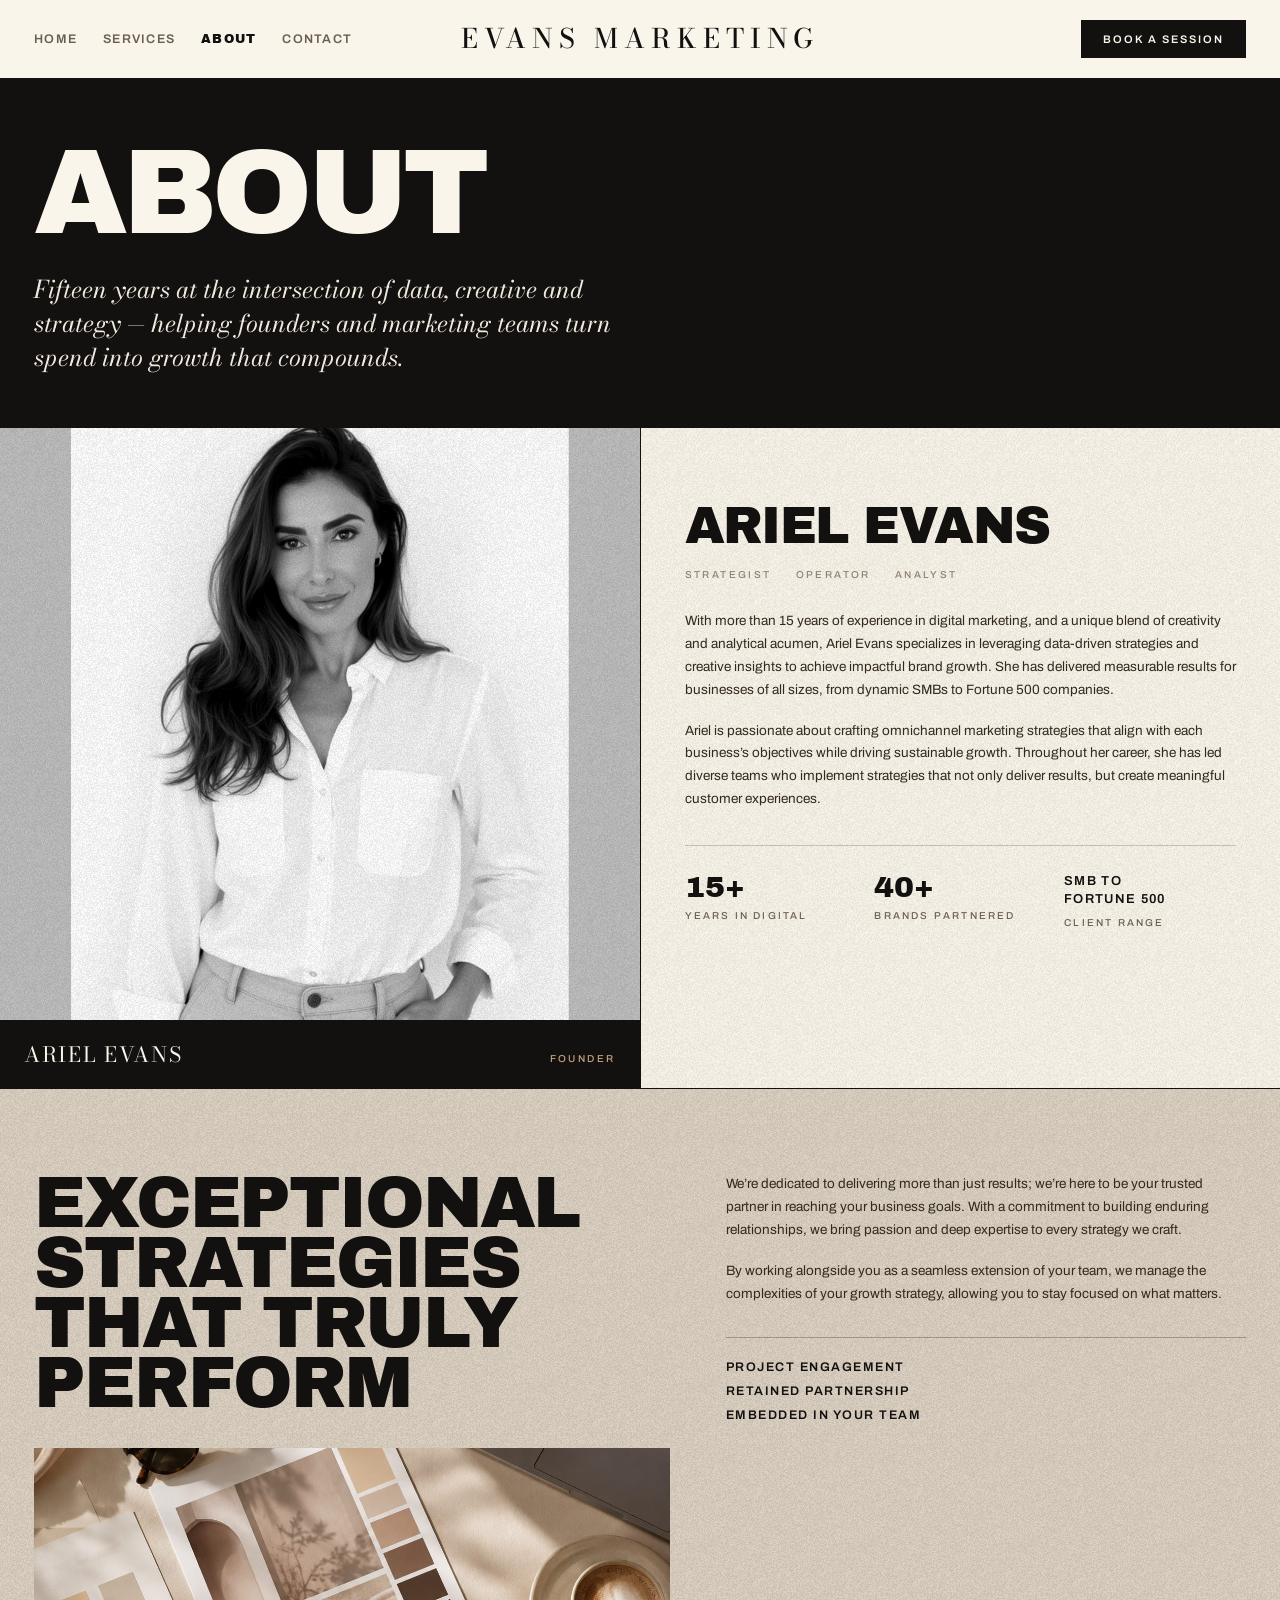
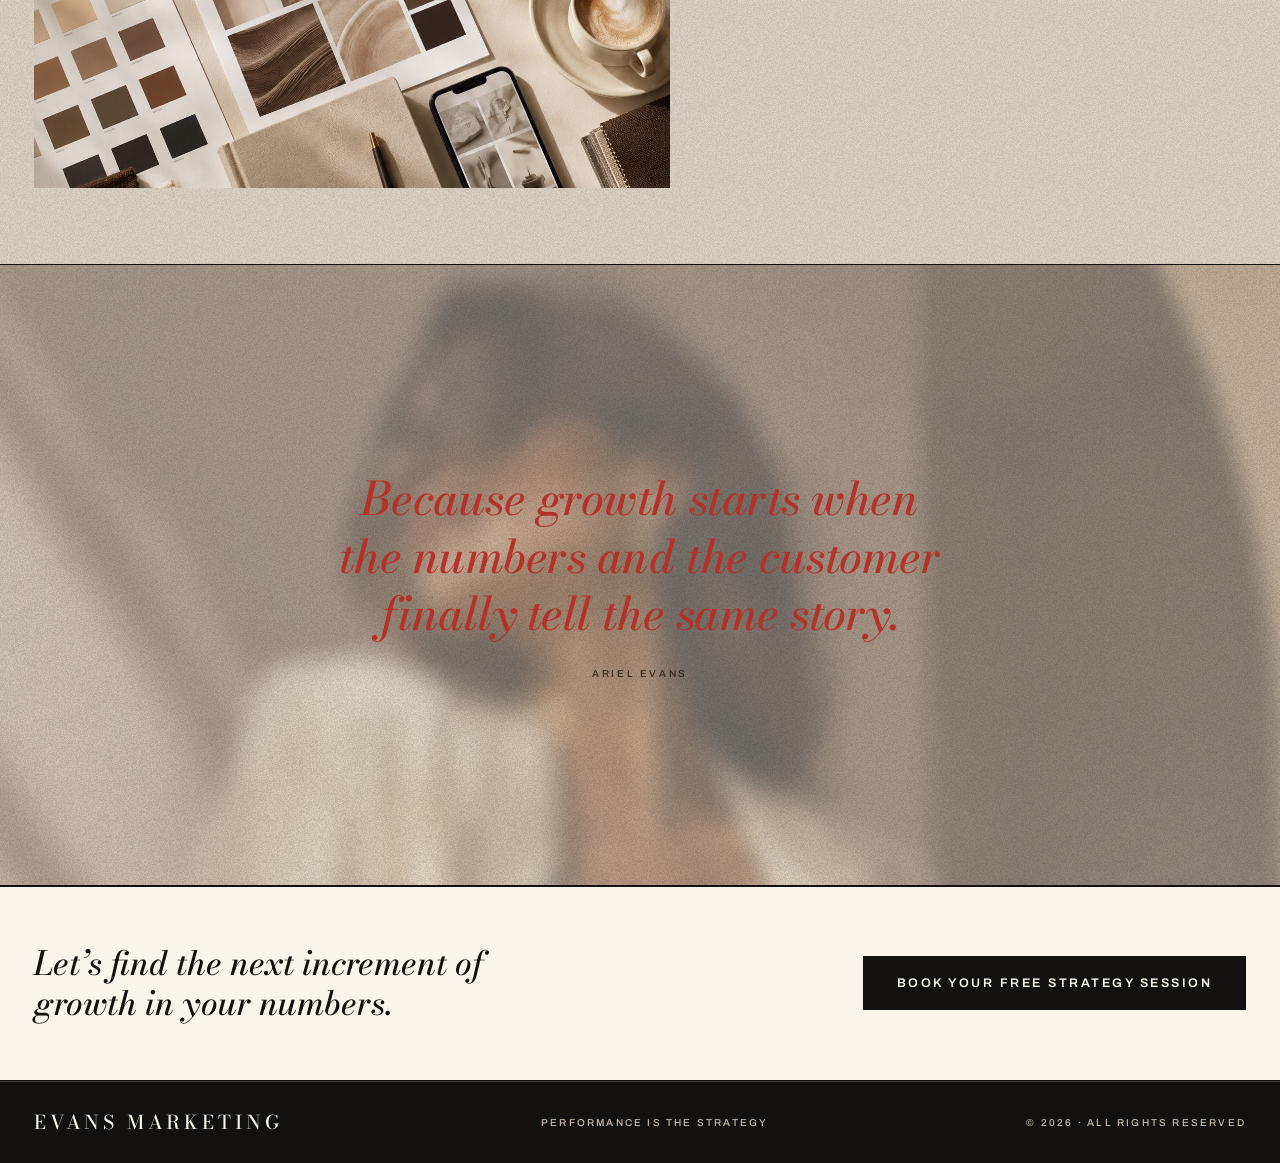
==== commit 7414f46c: "Apply the latest design revision: strip running heads, restyle the nav Follows the revised handoff. " ====
--- a/about.html
+++ b/about.html
@@ -30,7 +30,7 @@
     </nav>
     <a class="wordmark" href="index.html">Evans Marketing</a>
     <div class="header-cta">
-      <a class="link-rule" href="contact.html">Book a session</a>
+      <a class="btn btn--compact" href="contact.html">Book a session</a>
     </div>
   </header>
 
@@ -38,10 +38,6 @@
 
     <!-- Masthead -->
     <section class="section masthead masthead--about">
-      <div class="runhead runhead--dark">
-        <span>The founder</span>
-        <span class="folio">04</span>
-      </div>
       <h1 class="h-display masthead__title">About</h1>
       <p class="standfirst">Fifteen years at the intersection of data, creative and strategy &mdash; helping founders and marketing teams turn spend into growth that compounds.</p>
     </section>
@@ -60,10 +56,6 @@
       <div class="founder__bio">
         <div class="grain" aria-hidden="true"></div>
         <div class="layer">
-          <div class="runhead">
-            <span>About</span>
-            <span class="folio">04</span>
-          </div>
           <h2 id="founder-title">Ariel Evans</h2>
           <div class="founder__roles">
             <span>Strategist</span>
@@ -104,7 +96,6 @@
           <p>We&rsquo;re dedicated to delivering more than just results; we&rsquo;re here to be your trusted partner in reaching your business goals. With a commitment to building enduring relationships, we bring passion and deep expertise to every strategy we craft.</p>
           <p>By working alongside you as a seamless extension of your team, we manage the complexities of your growth strategy, allowing you to stay focused on what matters.</p>
           <div class="engagement">
-            <div class="engagement__label">How we work together</div>
             <div class="engagement__list">
               <span>Project engagement</span>
               <span>Retained partnership</span>
--- a/assets/css/styles.css
+++ b/assets/css/styles.css
@@ -64,6 +64,13 @@
   font-family: var(--sans);
   font-weight: 400;
   -webkit-font-smoothing: antialiased;
+  /* Bodoni Moda is a variable font with an optical-size axis (6-96). Chromium's
+     default `auto` pins opsz to the rendered font size, and above roughly 16 the
+     Didone hairlines go sub-pixel — em dashes and hyphens disappear completely,
+     so "full-funnel" reads as "full funnel". Pinning to the font's default
+     instance (opsz 11) keeps that punctuation visible at every size we use.
+     Inherited, and a no-op for Archivo, which has no opsz axis. */
+  font-optical-sizing: none;
 }
 
 p { font-weight: 400; }
@@ -177,23 +184,27 @@
   border-bottom: 1px solid var(--ink);
 }
 
+/* State is shown by weight, not colour: the active page is Archivo Black in
+   ink, the rest are Archivo 600 in the light-ground label grey. No underline,
+   no accent colour. */
 .site-nav {
   display: flex;
-  gap: 24px;
-  font-size: 10px;
-  font-weight: 500;
-  letter-spacing: 0.22em;
+  align-items: baseline;
+  gap: 26px;
+  font-size: 12.5px;
+  letter-spacing: 0.1em;
   text-transform: uppercase;
 }
 .site-nav a {
+  font-family: var(--sans);
+  font-weight: 600;
+  color: var(--label-cream);
+}
+.site-nav a:hover { color: var(--ink); }
+.site-nav a[aria-current="page"] {
+  font-family: var(--display);
+  font-weight: 400;
   color: var(--ink);
-  padding-bottom: 3px;
-  border-bottom: 1px solid transparent;
-}
-.site-nav a:hover { color: var(--red); }
-.site-nav a[aria-current="page"] {
-  color: var(--red);
-  border-bottom-color: var(--red);
 }
 
 .wordmark {
@@ -213,22 +224,6 @@
   display: flex;
   justify-content: flex-end;
 }
-/* Deliberately a hairline link, not a button. */
-.link-rule {
-  padding-bottom: 5px;
-  border-bottom: 1px solid var(--ink);
-  color: var(--ink);
-  font-size: 10px;
-  font-weight: 500;
-  letter-spacing: 0.22em;
-  text-transform: uppercase;
-  white-space: nowrap;
-}
-.link-rule:hover {
-  color: var(--red);
-  border-bottom-color: var(--red);
-}
-
 .site-footer {
   display: flex;
   align-items: center;
@@ -253,35 +248,6 @@
 
 /* 5. COMPONENTS ------------------------------------------------------------ */
 
-/* Running head: a label, a hairline rule and a folio number. */
-.runhead {
-  display: flex;
-  align-items: baseline;
-  justify-content: space-between;
-  gap: 20px;
-  padding-bottom: 14px;
-  border-bottom: 1px solid var(--rule-light-28);
-  font-size: 10px;
-  font-weight: 600;
-  letter-spacing: 0.28em;
-  text-transform: uppercase;
-  color: var(--red);
-}
-.runhead .folio { color: var(--label-grey); }
-
-.runhead--dark {
-  padding-bottom: 16px;
-  border-bottom-color: var(--rule-dark-24);
-  color: var(--sand);
-}
-.runhead--dark .folio { color: var(--light-grey); }
-
-.runhead--strong {
-  border-bottom-color: var(--rule-light-40);
-  color: var(--ink);
-}
-.runhead--strong .folio { color: var(--ink); }
-
 /* Headings */
 .h-display {
   margin: 0;
@@ -292,7 +258,7 @@
   text-transform: uppercase;
 }
 .h-section {
-  margin: 18px 0 0;
+  margin: 0;
   font-family: var(--display);
   font-weight: 400;
   font-size: clamp(34px, 5.6vw, 92px);
@@ -345,6 +311,13 @@
 .btn--light { background: var(--cream); color: var(--ink); }
 .btn--light:hover { background: var(--sand); color: var(--ink); }
 
+/* Header CTA: a smaller sibling of the page-level button. */
+.btn--compact {
+  padding: 13px 22px;
+  font-size: 11px;
+  letter-spacing: 0.18em;
+}
+
 /* Pull-quote band (Home + About) */
 .quote-band {
   min-height: 620px;
@@ -484,27 +457,11 @@
   padding: 56px var(--pad-x) 44px;
   background: var(--cream);
 }
-.hero__meta {
-  position: relative;
-  display: flex;
-  align-items: center;
-  justify-content: space-between;
-  gap: 20px;
-  flex-wrap: wrap;
-  font-size: 10px;
-  font-weight: 600;
-  letter-spacing: 0.26em;
-  text-transform: uppercase;
-  color: var(--label-cream);
-  animation: metaRise 0.9s cubic-bezier(0.16, 1, 0.3, 1) 0.15s both;
-}
-.hero__meta .accent { color: var(--red); }
-
 /* The parallax slab. Every JS write goes to this wrapper's transform and
    opacity — never to the headline, which owns the CSS animations. */
 .hero__slab {
   position: relative;
-  margin: 22px 0 0;
+  margin: 0;
   will-change: transform;
 }
 
@@ -551,11 +508,6 @@
   animation: scanSweep 1.35s cubic-bezier(0.65, 0, 0.35, 1) both;
 }
 
-@keyframes metaRise {
-  from { transform: translateY(14px); opacity: 0; }
-  to   { transform: translateY(0);    opacity: 1; }
-}
-
 /* Reveals the headline top-to-bottom, like a photograph coming up in a tray. */
 @keyframes typeDevelop {
   0%   { clip-path: inset(0 0 100% 0); opacity: 0.15; }
@@ -659,20 +611,7 @@
   gap: 28px;
   padding: 44px var(--pad-x);
   background: var(--chocolate);
-}
-.ecosystem__labels {
-  display: flex;
-  align-items: center;
-  justify-content: space-between;
-  gap: 16px;
-  font-size: 10px;
-  font-weight: 600;
-  letter-spacing: 0.26em;
-  text-transform: uppercase;
-  color: var(--light-grey);
-}
-.ecosystem__labels .accent { color: var(--sand); }
-.ecosystem img { width: 100%; height: auto; display: block; }
+}.ecosystem img { width: 100%; height: auto; display: block; }
 .ecosystem figcaption,
 .ecosystem__caption {
   margin: 0;
@@ -708,16 +647,8 @@
   max-width: 1080px;
   margin: 0 auto;
   text-align: center;
-}
-.slab__label {
-  font-size: 10px;
-  font-weight: 600;
-  letter-spacing: 0.28em;
-  text-transform: uppercase;
-  color: var(--red);
-}
-.slab p {
-  margin: 24px 0 0;
+}.slab p {
+  margin: 0;
   font-family: var(--serif);
   font-style: italic;
   font-weight: 500;
@@ -735,7 +666,7 @@
   color: var(--cream);
 }
 .masthead__title {
-  margin: 38px 0 0;
+  margin: 0;
   font-size: clamp(48px, 11.4vw, 200px);
 }
 .masthead__foot {
@@ -759,20 +690,6 @@
 /* --- Services: accordion -------------------------------------------------- */
 
 .index { padding: 12px var(--pad-x) 56px; background: var(--cream); }
-.index__head {
-  display: flex;
-  align-items: baseline;
-  justify-content: space-between;
-  gap: 20px;
-  padding: 34px 0 18px;
-  font-size: 10px;
-  font-weight: 600;
-  letter-spacing: 0.28em;
-  text-transform: uppercase;
-  color: var(--red);
-}
-.index__head .muted { color: var(--label-grey); }
-
 .acc-item {
   border-top: 1px solid var(--rule-light-28);
   padding: 0 22px;
@@ -792,7 +709,7 @@
 
 .acc-trigger {
   display: grid;
-  grid-template-columns: 52px 1fr auto;
+  grid-template-columns: 1fr auto;
   gap: 22px;
   align-items: center;
   width: 100%;
@@ -804,14 +721,7 @@
   cursor: pointer;
   transition: color 150ms ease;
 }
-.acc-trigger:hover { color: var(--red); }
-.acc-num {
-  font-size: 10px;
-  font-weight: 600;
-  letter-spacing: 0.16em;
-  color: var(--red);
-}
-.acc-title {
+.acc-trigger:hover { color: var(--red); }.acc-title {
   font-family: var(--display);
   font-weight: 400;
   font-size: clamp(20px, 2.4vw, 34px);
@@ -831,7 +741,7 @@
    would lose to a `display:grid` set here. */
 .acc-panel {
   display: none;
-  grid-template-columns: 52px minmax(0, 640px);
+  grid-template-columns: minmax(0, 680px);
   gap: 22px;
   padding: 0 0 30px;
 }
@@ -869,7 +779,7 @@
   padding-bottom: 48px;
 }
 .process__head .h-section {
-  margin: 20px 0 0;
+  margin: 0;
   font-size: clamp(32px, 5.2vw, 84px);
   letter-spacing: -0.035em;
 }
@@ -922,7 +832,7 @@
 
 .masthead--about { padding: 64px var(--pad-x) 52px; }
 .masthead--about .masthead__title {
-  margin: 36px 0 0;
+  margin: 0;
   font-size: clamp(44px, 9.4vw, 164px);
   line-height: 0.82;
   letter-spacing: -0.04em;
@@ -983,7 +893,7 @@
   overflow: hidden;
 }
 .founder__bio h2 {
-  margin: 16px 0 0;
+  margin: 0;
   font-family: var(--display);
   font-weight: 400;
   font-size: clamp(34px, 4vw, 62px);
@@ -1072,15 +982,7 @@
   margin-top: 14px;
   padding-top: 22px;
   border-top: 1px solid var(--rule-light-28);
-}
-.engagement__label {
-  font-size: 10px;
-  font-weight: 600;
-  letter-spacing: 0.28em;
-  text-transform: uppercase;
-  color: var(--ink);
-}
-.engagement__list {
+}.engagement__list {
   display: flex;
   flex-direction: column;
   gap: 10px;
@@ -1106,7 +1008,7 @@
   gap: 64px;
 }
 .contact h2 {
-  margin: 18px 0 0;
+  margin: 0;
   font-family: var(--display);
   font-weight: 400;
   font-size: clamp(30px, 4.2vw, 70px);
@@ -1254,8 +1156,7 @@
 
   .founder__portrait { min-height: 460px; }
   .cta-band { gap: 28px; justify-items: start; }
-  .acc-panel { grid-template-columns: 1fr; gap: 0; }
-  .acc-panel > .acc-spacer { display: none; }
+  .acc-panel { gap: 0; }
   .quote-band { min-height: 460px; padding: 64px var(--pad-x); }
   .slab { padding: 90px var(--pad-x); }
 }
@@ -1264,7 +1165,6 @@
   :root { --pad-x: 20px; --pad-x-wide: 20px; }
 
   .hero { padding: 40px var(--pad-x) 36px; }
-  .hero__meta { gap: 10px; }
   .hero__title { font-size: clamp(46px, 16.5vw, 90px); }
   .stats { gap: 28px; }
   .btn { padding: 18px 26px; font-size: 11.5px; letter-spacing: 0.16em; }
@@ -1275,15 +1175,7 @@
   .form__foot,
   .form__status { grid-column: span 1; }
 
-  /* The trigger sits inside an <h2> so the twelve services form a real outline;
-   the heading itself carries no visual styling. */
-.acc-item h2 {
-  margin: 0;
-  font-size: inherit;
-  font-weight: inherit;
-}
-
-.acc-trigger { grid-template-columns: 34px 1fr auto; gap: 14px; }
+  .acc-trigger { gap: 14px; }
   .acc-item { padding: 0 4px; }
   .marquee__list { font-size: 18px; }
   .marquee__list span { padding: 0 24px; }
@@ -1299,8 +1191,7 @@
   html { scroll-behavior: auto; }
   .marquee__track { animation: none; }
   .quote-band__bg { filter: none; transform: none; opacity: 0.5; }
-  .hero__title,
-  .hero__meta {
+  .hero__title {
     animation: none !important;
     opacity: 1 !important;
     clip-path: none !important;
